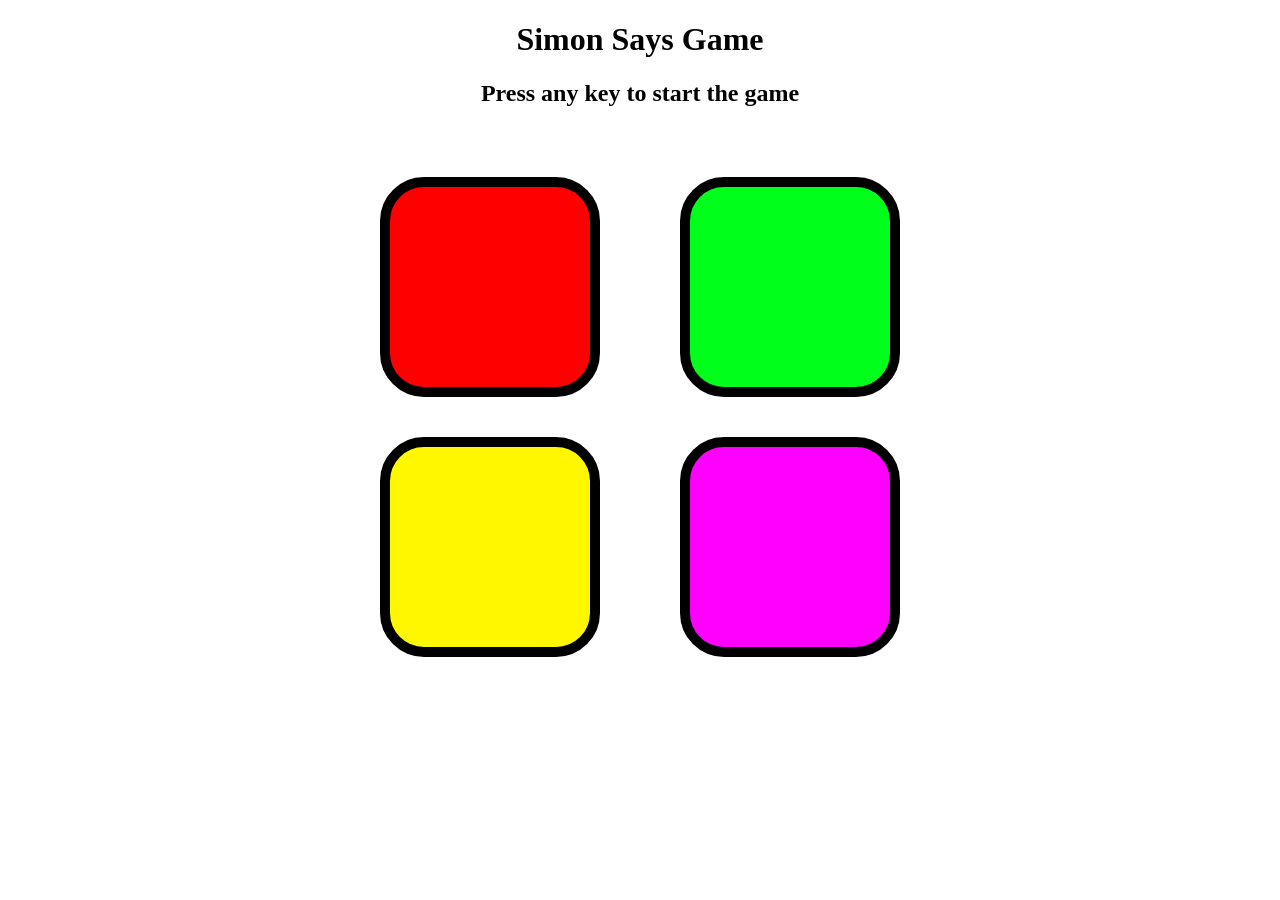
==== DAY 24/simon game/index.html @ f719d10c "day 24 complete" ====
<!DOCTYPE html>
<html lang="en">

<head>
    <meta charset="UTF-8">
    <meta name="viewport" content="width=device-width, initial-scale=1.0">
    <title>Simon Says Game</title>
    <link rel="stylesheet" href="style.css">
</head>

<body>
    <h1>Simon Says Game</h1>
    <h2>Press any key to start the game</h2>
    <h3></h3>
    <div class="btn-container">
        <div class="line-one">
            <div class="btn red" type="button" id="red"></div>
            <div class="btn yellow" type="button" id="yellow"></div>
        </div>
        <div class="line-two">
            <div class="btn grey" type="button" id="grey"></div>
            <div class="btn purple" type="button" id="purple"></div>
        </div>
    </div>

    <script src="app.js"></script>
</body>

</html>
---- DAY 24/simon game/style.css ----
body {
    text-align: center;
}

.btn {
    height: 200px;
    width: 200px;
    border-radius: 20%;
    border: 10px solid black;
    margin: 2.5rem;
}

.btn-container {
    display: flex;
    justify-content: center;
}

.red {
    background-color: rgb(255, 0, 0);
}

.yellow {
    background-color: rgb(255, 247, 0);
}

.grey {
    background-color: rgb(0, 255, 26);
}

.purple {
    background-color: rgb(255, 0, 255);
}

.flashBtn {
    background-color: white;
}

.userFlash {
    background-color: aquamarine;
}

h3 {
    font-size: 30px;
}

.flash {
    background-color: rgb(0, 0, 0);
}
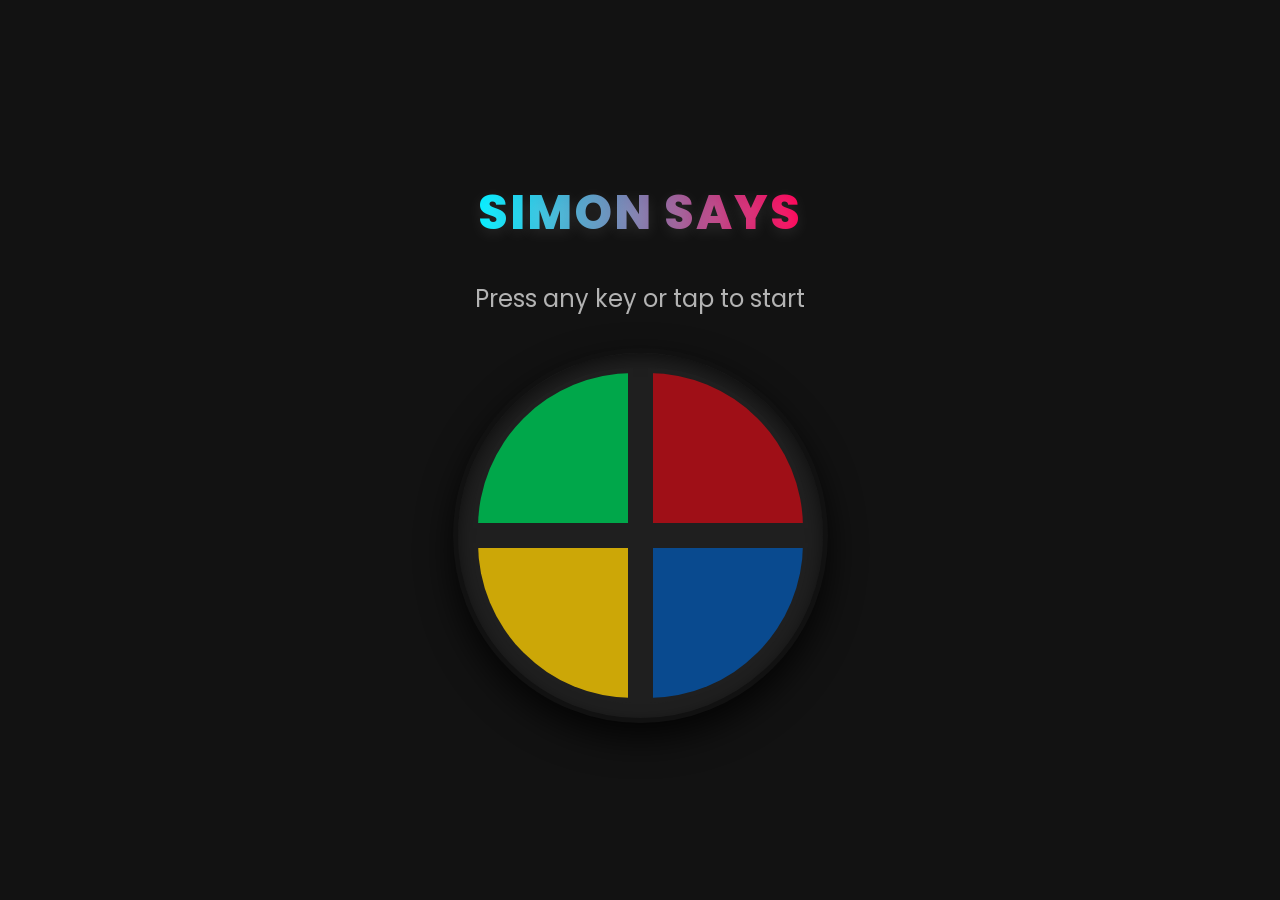
==== commit 50177034: "better ui" ====
--- a/DAY 24/simon game/index.html
+++ b/DAY 24/simon game/index.html
@@ -1,29 +1,25 @@
 <!DOCTYPE html>
 <html lang="en">
-
 <head>
     <meta charset="UTF-8">
     <meta name="viewport" content="width=device-width, initial-scale=1.0">
     <title>Simon Says Game</title>
+    <link rel="preconnect" href="https://fonts.googleapis.com">
+    <link rel="preconnect" href="https://fonts.gstatic.com" crossorigin>
+    <link href="https://fonts.googleapis.com/css2?family=Poppins:wght@400;600;800&display=swap" rel="stylesheet">
     <link rel="stylesheet" href="style.css">
 </head>
-
 <body>
-    <h1>Simon Says Game</h1>
-    <h2>Press any key to start the game</h2>
-    <h3></h3>
-    <div class="btn-container">
-        <div class="line-one">
+    <div class="game-wrapper">
+        <h1>Simon Says</h1>
+        <h2>Press any key or tap to start</h2>
+        <div class="btn-container">
+            <div class="btn green" type="button" id="green"></div>
             <div class="btn red" type="button" id="red"></div>
             <div class="btn yellow" type="button" id="yellow"></div>
-        </div>
-        <div class="line-two">
-            <div class="btn grey" type="button" id="grey"></div>
-            <div class="btn purple" type="button" id="purple"></div>
+            <div class="btn blue" type="button" id="blue"></div>
         </div>
     </div>
-
     <script src="app.js"></script>
 </body>
-
 </html>
--- a/DAY 24/simon game/style.css
+++ b/DAY 24/simon game/style.css
@@ -1,48 +1,114 @@
+* {
+    margin: 0;
+    padding: 0;
+    box-sizing: border-box;
+    font-family: 'Poppins', sans-serif;
+}
+
 body {
+    background-color: #121212;
+    color: #ffffff;
+    display: flex;
+    justify-content: center;
+    align-items: center;
+    min-height: 100vh;
+    transition: background-color 0.2s ease;
+    user-select: none;
+}
+
+.game-wrapper {
+    display: flex;
+    flex-direction: column;
+    align-items: center;
+    gap: 2rem;
+}
+
+h1 {
+    font-size: 3rem;
+    font-weight: 800;
+    letter-spacing: 2px;
+    text-transform: uppercase;
+    background: linear-gradient(90deg, #00eeff, #ff0055);
+    -webkit-background-clip: text;
+    -webkit-text-fill-color: transparent;
+    text-shadow: 0px 4px 15px rgba(255, 255, 255, 0.1);
+}
+
+h2 {
+    font-size: 1.5rem;
+    font-weight: 400;
+    color: #b3b3b3;
+    height: 35px;
     text-align: center;
 }
 
-.btn {
-    height: 200px;
-    width: 200px;
-    border-radius: 20%;
-    border: 10px solid black;
-    margin: 2.5rem;
+.btn-container {
+    display: grid;
+    grid-template-columns: 1fr 1fr;
+    gap: 15px;
+    background-color: #1f1f1f;
+    padding: 15px;
+    border-radius: 50%;
+    box-shadow: 0 15px 35px rgba(0, 0, 0, 0.8), inset 0 5px 15px rgba(0, 0, 0, 0.5);
+    border: 5px solid #111;
 }
 
-.btn-container {
-    display: flex;
-    justify-content: center;
+.btn {
+    height: 160px;
+    width: 160px;
+    cursor: pointer;
+    border: 5px solid #1f1f1f;
+    transition: filter 0.1s ease, transform 0.1s ease;
 }
 
-.red {
-    background-color: rgb(255, 0, 0);
+.btn:active {
+    transform: scale(0.95);
 }
 
+.green {
+    background-color: #00a74a;
+    border-top-left-radius: 100%;
+}
+.red {
+    background-color: #9f0f17;
+    border-top-right-radius: 100%;
+}
 .yellow {
-    background-color: rgb(255, 247, 0);
+    background-color: #cca707;
+    border-bottom-left-radius: 100%;
+}
+.blue {
+    background-color: #094a8f;
+    border-bottom-right-radius: 100%;
 }
 
-.grey {
-    background-color: rgb(0, 255, 26);
-}
-
-.purple {
-    background-color: rgb(255, 0, 255);
-}
-
-.flashBtn {
-    background-color: white;
+.flash {
+    background-color: #ffffff !important;
+    box-shadow: 0 0 30px rgba(255, 255, 255, 0.8) !important;
 }
 
 .userFlash {
-    background-color: aquamarine;
+    filter: brightness(1.8) contrast(1.2);
+    box-shadow: 0 0 20px rgba(255,255,255,0.5) !important;
 }
 
-h3 {
-    font-size: 30px;
+.game-over {
+    background-color: #7a0000 !important;
 }
 
-.flash {
-    background-color: rgb(0, 0, 0);
+@media (max-width: 500px) {
+    .btn {
+        height: 120px;
+        width: 120px;
+    }
+    .btn-container {
+        padding: 10px;
+        gap: 10px;
+    }
+    h1 {
+        font-size: 2.2rem;
+    }
+    h2 {
+        font-size: 1.2rem;
+    }
 }
